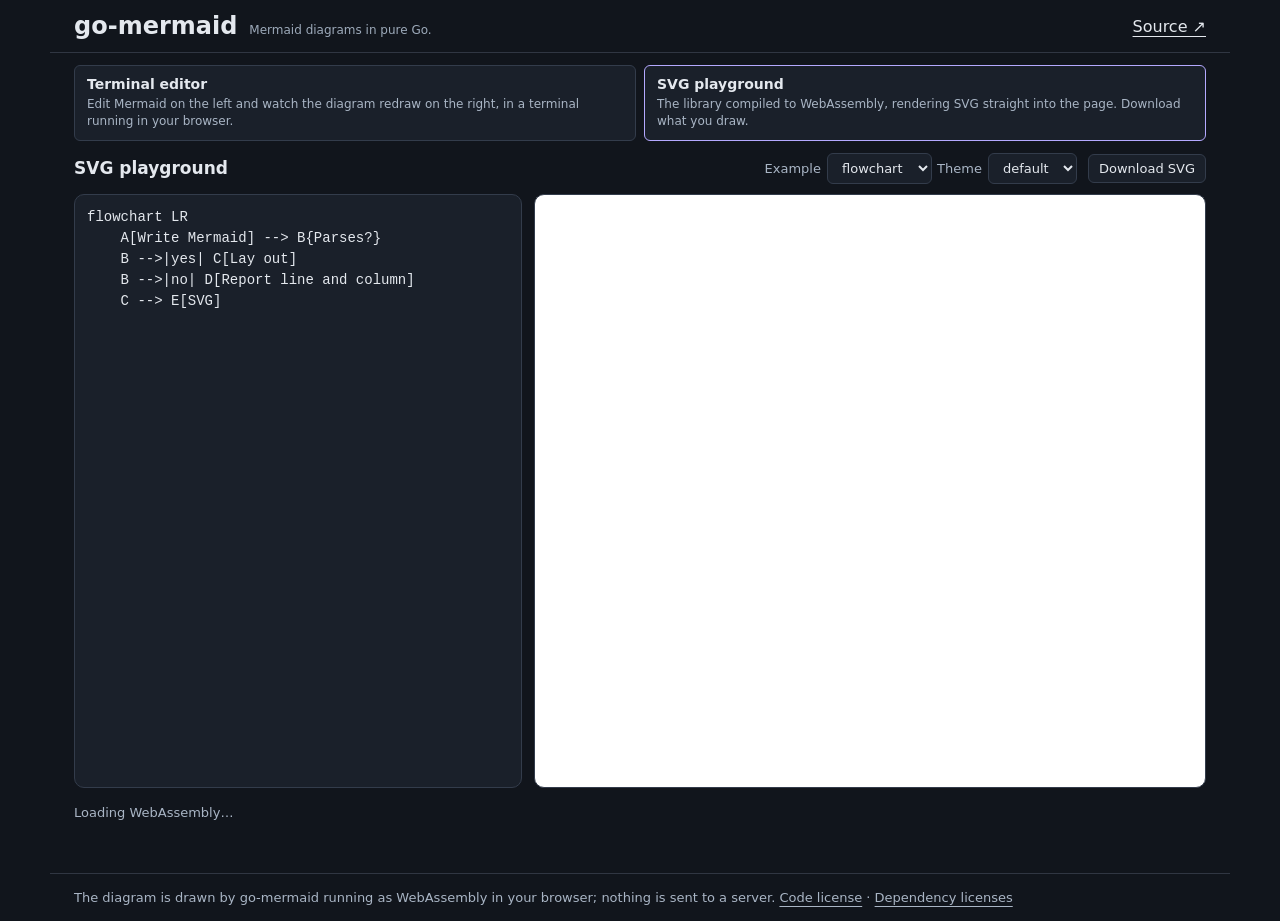
==== web/playground.html @ ec26afd8 "chore(examples): build a browser demo site with an SVG playground The site in web/ runs everything i" ====
<!doctype html>
<html lang="en">
<head>
  <meta charset="utf-8">
  <meta name="viewport" content="width=device-width,initial-scale=1">
  <title>SVG playground · go-mermaid</title>
  <link rel="stylesheet" href="site.css">
</head>
<body>
  <header><a class="brand" href="./">go-mermaid<span>Mermaid diagrams in pure Go.</span></a><a href="https://github.com/zkrebbekx/go-mermaid">Source ↗</a></header>
  <main class="playground">
    <nav aria-label="Demos">
      <a href="./"><strong>Terminal editor</strong><span>Edit Mermaid on the left and watch the diagram redraw on the right, in a terminal running in your browser.</span></a>
      <a href="playground.html" aria-current="page"><strong>SVG playground</strong><span>The library compiled to WebAssembly, rendering SVG straight into the page. Download what you draw.</span></a>
    </nav>
    <div class="toolbar">
      <h1>SVG playground</h1>
      <div>
        <label>Example<select id="example"></select></label>
        <label>Theme<select id="theme"></select></label>
        <button id="download" type="button">Download SVG</button>
      </div>
    </div>
    <div class="panes">
      <textarea id="source" spellcheck="false" aria-label="Mermaid source"></textarea>
      <section id="diagram" aria-label="Rendered diagram" aria-live="polite"></section>
    </div>
    <p id="status" role="status">Loading WebAssembly…</p>
  </main>
  <footer>The diagram is drawn by go-mermaid running as WebAssembly in your browser; nothing is sent to a server. <a href="LICENSE">Code license</a> · <a href="THIRD_PARTY_NOTICES.md">Dependency licenses</a></footer>
  <script src="wasm_exec.js"></script>
  <script type="module" src="playground.js"></script>
</body>
</html>
---- web/site.css ----
:root { color-scheme: dark; font-family: system-ui, sans-serif; color: #e4e8ee; background: #11151c; }
* { box-sizing: border-box; }
body { margin: 0; }
a { color: inherit; text-underline-offset: 4px; }
header, main, footer { max-width: 1180px; margin: auto; padding: 12px 24px; }
header { display: flex; justify-content: space-between; align-items: center; border-bottom: 1px solid #303642; }
.brand { font-weight: 750; font-size: 24px; text-decoration: none; }
.brand span { display: inline; font-size: 12px; color: #9daaba; font-weight: 400; margin-left: 12px; }
nav { display: grid; grid-template-columns: repeat(auto-fit, minmax(min(220px, 100%), 1fr)); gap: 8px; margin: 0 0 12px; }
nav a { display: block; text-decoration: none; padding: 10px 12px; border: 1px solid #333c4b; border-radius: 6px; background: #1a202a; font-size: 14px; }
nav span { display: block; margin-top: 4px; color: #a9b5c5; font-size: 12px; line-height: 1.4; }
nav a:hover, nav a[aria-current="page"] { border-color: #b4a9ff; }
.toolbar { display: flex; justify-content: space-between; align-items: center; margin-bottom: 10px; gap: 12px; flex-wrap: wrap; }
h1 { font-size: 17px; margin: 0; }
#controls { margin-bottom: 12px; }
.booba-action { min-height: 42px; }
.terminal-frame { position: relative; height: clamp(320px, 62vh, 720px); border: 1px solid #333c4b; border-radius: 10px; overflow: hidden; background: #1e1e1e; padding: 8px; }
#terminal { height: 100%; width: 100%; }
#status, #help, footer { color: #a9b5c5; font-size: 13px; line-height: 1.8; }
#status[data-error] { color: #ffaaa1; }
footer { border-top: 1px solid #303642; margin-top: 24px; }
a:focus-visible, select:focus-visible, button:focus-visible, textarea:focus-visible { outline: 2px solid #b4a9ff; outline-offset: 2px; }

/* SVG playground */
.playground .toolbar label { font-size: 13px; color: #a9b5c5; }
.playground select, .playground button { font: inherit; font-size: 13px; color: #e4e8ee; background: #1a202a; border: 1px solid #333c4b; border-radius: 6px; padding: 6px 10px; margin-left: 6px; }
.playground button { cursor: pointer; }
.panes { display: grid; grid-template-columns: minmax(0, 2fr) minmax(0, 3fr); gap: 12px; height: clamp(320px, 66vh, 760px); }
.panes textarea { width: 100%; height: 100%; resize: none; padding: 12px; font: 14px/1.5 ui-monospace, Menlo, monospace; color: #e4e8ee; background: #1a202a; border: 1px solid #333c4b; border-radius: 10px; }
#diagram { overflow: auto; border: 1px solid #333c4b; border-radius: 10px; padding: 16px; display: grid; place-items: center; background: #fff; }
#diagram[data-theme="dark"] { background: #1e1e1e; }
#diagram svg { max-width: 100%; height: auto; }
#diagram .error { color: #b3261e; white-space: pre-wrap; font: 13px/1.5 ui-monospace, Menlo, monospace; }
#diagram[data-theme="dark"] .error { color: #ffaaa1; }
@media (max-width: 760px) { .panes { grid-template-columns: 1fr; height: auto; } .panes textarea { min-height: 40vh; } #diagram { min-height: 40vh; } }
@media (max-width: 650px) { header, main, footer { padding: 10px 14px; } .brand span { display: none; } }
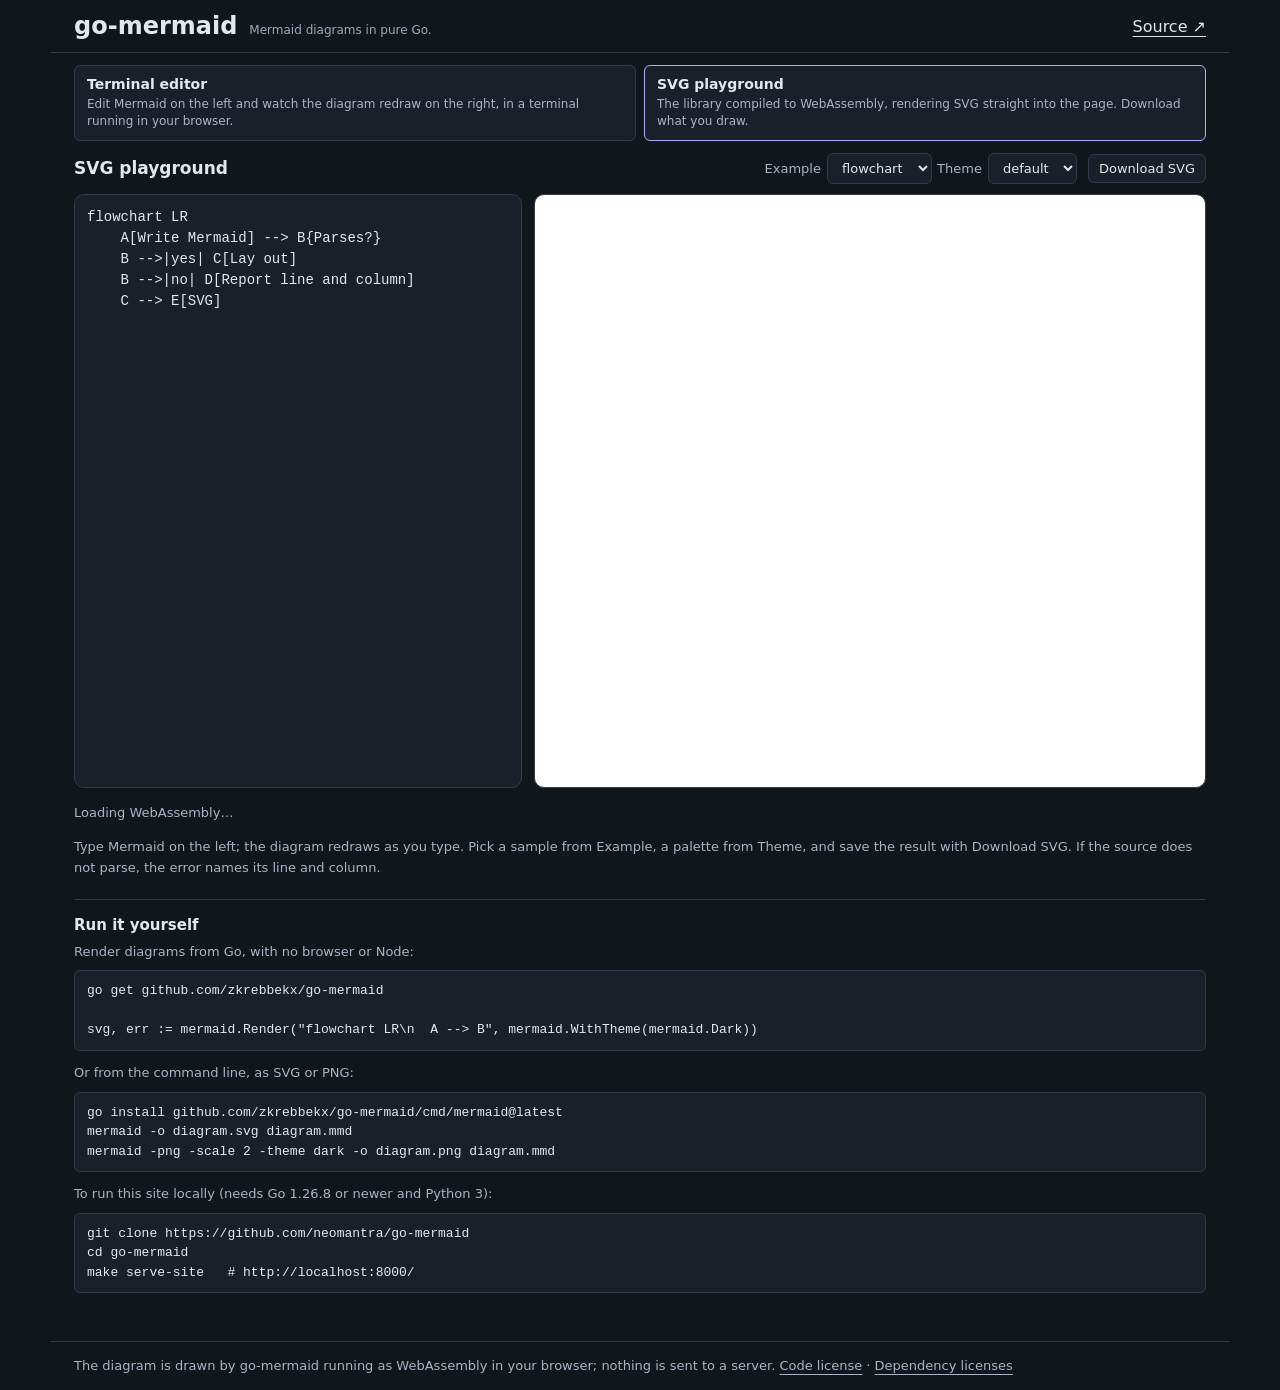
==== commit a33687ad: "docs(examples): add help and run instructions to the demos The terminal editor page explains its but" ====
--- a/web/playground.html
+++ b/web/playground.html
@@ -26,6 +26,22 @@
       <section id="diagram" aria-label="Rendered diagram" aria-live="polite"></section>
     </div>
     <p id="status" role="status">Loading WebAssembly…</p>
+    <p id="help">Type Mermaid on the left; the diagram redraws as you type. Pick a sample from Example, a palette from Theme, and save the result with Download SVG. If the source does not parse, the error names its line and column.</p>
+    <section class="run" aria-labelledby="run-title">
+      <h2 id="run-title">Run it yourself</h2>
+      <p>Render diagrams from Go, with no browser or Node:</p>
+<pre><code>go get github.com/zkrebbekx/go-mermaid
+
+svg, err := mermaid.Render("flowchart LR\n  A --> B", mermaid.WithTheme(mermaid.Dark))</code></pre>
+      <p>Or from the command line, as SVG or PNG:</p>
+<pre><code>go install github.com/zkrebbekx/go-mermaid/cmd/mermaid@latest
+mermaid -o diagram.svg diagram.mmd
+mermaid -png -scale 2 -theme dark -o diagram.png diagram.mmd</code></pre>
+      <p>To run this site locally (needs Go 1.26.8 or newer and Python 3):</p>
+<pre><code>git clone https://github.com/neomantra/go-mermaid
+cd go-mermaid
+make serve-site   # http://localhost:8000/</code></pre>
+    </section>
   </main>
   <footer>The diagram is drawn by go-mermaid running as WebAssembly in your browser; nothing is sent to a server. <a href="LICENSE">Code license</a> · <a href="THIRD_PARTY_NOTICES.md">Dependency licenses</a></footer>
   <script src="wasm_exec.js"></script>
--- a/web/site.css
+++ b/web/site.css
@@ -34,3 +34,11 @@
 #diagram[data-theme="dark"] .error { color: #ffaaa1; }
 @media (max-width: 760px) { .panes { grid-template-columns: 1fr; height: auto; } .panes textarea { min-height: 40vh; } #diagram { min-height: 40vh; } }
 @media (max-width: 650px) { header, main, footer { padding: 10px 14px; } .brand span { display: none; } }
+
+/* Run instructions */
+.run { margin-top: 20px; padding-top: 4px; border-top: 1px solid #303642; }
+.run h2 { font-size: 15px; margin: 12px 0 4px; }
+.run p { color: #a9b5c5; font-size: 13px; line-height: 1.6; margin: 8px 0; }
+.run pre { overflow-x: auto; margin: 8px 0 12px; padding: 10px 12px; border: 1px solid #333c4b; border-radius: 6px; background: #1a202a; }
+.run code { font: 13px/1.5 ui-monospace, Menlo, monospace; color: #e4e8ee; }
+.playground #help { color: #a9b5c5; font-size: 13px; line-height: 1.6; }
